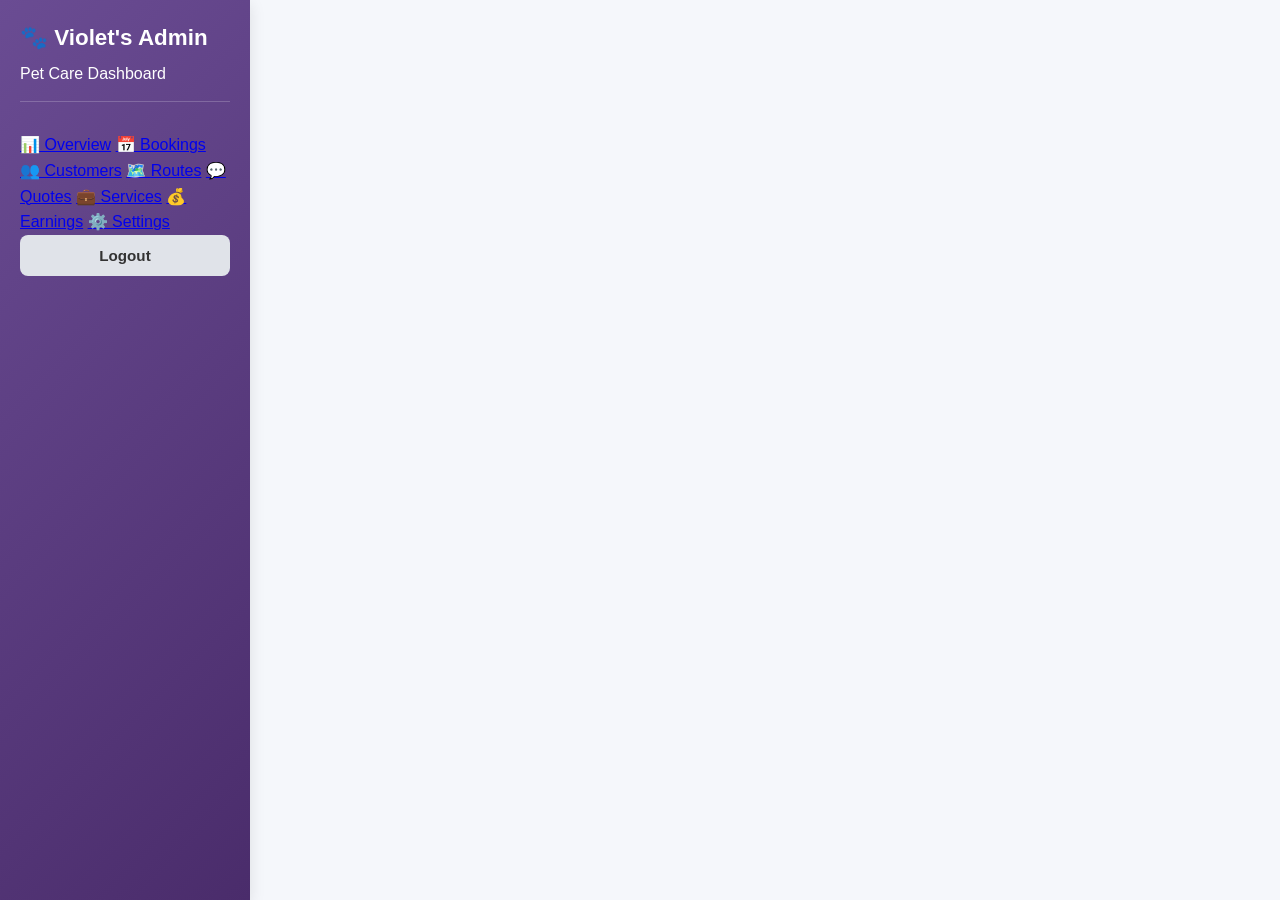
==== admin.html @ 5001a678 "Revamp admin dashboard layout and navigation Updated the admin dashboard layout and navigation links" ====
<!DOCTYPE html>
<html lang="en">
<head>
  <meta charset="UTF-8" />
  <meta name="viewport" content="width=device-width, initial-scale=1.0" />
  <title>Violet's Pet Care - Admin Dashboard</title>
  <link rel="stylesheet" href="admin-styles.css" />
</head>
<body>
  <div class="admin-wrapper">
    <!-- Sidebar Navigation -->
    <aside class="admin-sidebar">
      <div class="sidebar-header">
        <h2>🐾 Violet's Admin</h2>
        <p>Pet Care Dashboard</p>
      </div>

      <nav class="sidebar-nav">
        <a href="#" class="nav-link active" data-page="overview">📊 Overview</a>
        <a href="#" class="nav-link" data-page="bookings">📅 Bookings</a>
        <a href="#" class="nav-link" data-page="customers">👥 Customers</a>
        <a href="#" class="nav-link" data-page="routes">🗺️ Routes</a>
        <a href="#" class="nav-link" data-page="quotes">💬 Quotes</a>
        <a href="#" class="nav-link" data-page="services">💼 Services</a>
        <a href="#" class="nav-link" data-page="earnings">💰 Earnings</a>
        <a href="#" class="nav-link" data-page="settings">⚙️ Settings</a>
      </nav>

      <button id="logoutBtn" class="btn btn-logout">Logout</button>
    </aside>

    <!-- Main Content -->
    <main class="admin-main">
      <!-- Login Section -->
      <div id="loginSection" class="login-container">
        <div class="login-box">
          <h1>🐾 Violet's Pet Care</h1>
          <p>Admin Dashboard</p>

          <form id="loginForm">
            <div class="form-group">
              <label for="email">Email</label>
              <input type="email" id="email" placeholder="admin@violetspetcare.com" required />
            </div>

            <div class="form-group">
              <label for="password">Password</label>
              <input type="password" id="password" placeholder="Enter password" required />
            </div>

            <button type="submit" class="btn btn-primary">Sign In</button>
            <button type="button" id="demoLoginBtn" class="btn btn-secondary">Demo Login</button>
          </form>

          <p class="demo-hint">Demo: admin@violetspetcare.com / password123</p>
        </div>
      </div>

      <!-- Dashboard Content (Hidden by default) -->
      <div id="dashboardContent" class="dashboard-content" style="display: none;">
        <!-- Overview Page -->
        <section id="page-overview" class="page active">
          <div class="page-header">
            <h1>Dashboard</h1>
            <p>Welcome back, <strong id="adminName">Admin</strong></p>
          </div>

          <div class="stats-grid">
            <div class="stat-card">
              <h3>Today's Earnings</h3>
              <p class="stat-value" id="todayEarnings">$0.00</p>
            </div>
            <div class="stat-card">
              <h3>Pending Bookings</h3>
              <p class="stat-value" id="pendingBookings">0</p>
            </div>
            <div class="stat-card">
              <h3>Total Routes</h3>
              <p class="stat-value" id="totalRoutes">0</p>
            </div>
            <div class="stat-card">
              <h3>Active Customers</h3>
              <p class="stat-value" id="totalCustomers">0</p>
            </div>
          </div>

          <div class="panel">
            <h2>Recent Bookings</h2>
            <div id="recentBookings" class="bookings-list"></div>
          </div>
        </section>

        <!-- Bookings Page -->
        <section id="page-bookings" class="page">
          <div class="page-header">
            <h1>Bookings</h1>
          </div>
          <table class="data-table">
            <thead>
              <tr>
                <th>Date</th>
                <th>Pet Name</th>
                <th>Client</th>
                <th>Service</th>
                <th>Price</th>
                <th>Status</th>
              </tr>
            </thead>
            <tbody id="bookingsTable"></tbody>
          </table>
        </section>

        <!-- Customers Page -->
        <section id="page-customers" class="page">
          <div class="page-header">
            <h1>Customers</h1>
          </div>
          <table class="data-table">
            <thead>
              <tr>
                <th>Name</th>
                <th>Email</th>
                <th>Phone</th>
                <th>Pets</th>
                <th>Total Visits</th>
              </tr>
            </thead>
            <tbody id="customersTable"></tbody>
          </table>
        </section>

        <!-- Routes Page -->
        <section id="page-routes" class="page">
          <div class="page-header">
            <h1>Routes</h1>
            <button class="btn btn-primary" id="addRouteBtn">+ New Route</button>
          </div>
          <div id="routesList" class="routes-grid"></div>
        </section>

        <!-- Quotes Page -->
        <section id="page-quotes" class="page">
          <div class="page-header">
            <h1>Quotes</h1>
          </div>
          <table class="data-table">
            <thead>
              <tr>
                <th>Date</th>
                <th>Client</th>
                <th>Service</th>
                <th>Amount</th>
                <th>Status</th>
              </tr>
            </thead>
            <tbody id="quotesTable"></tbody>
          </table>
        </section>

        <!-- Services Page -->
        <section id="page-services" class="page">
          <div class="page-header">
            <h1>Services & Pricing</h1>
          </div>
          <div id="servicesList" class="services-grid"></div>
        </section>

        <!-- Earnings Page -->
        <section id="page-earnings" class="page">
          <div class="page-header">
            <h1>Earnings & Profit</h1>
          </div>

          <div class="stats-grid">
            <div class="stat-card">
              <h3>Total Revenue</h3>
              <p class="stat-value" id="totalRevenue">$0.00</p>
            </div>
            <div class="stat-card">
              <h3>Fuel Cost</h3>
              <p class="stat-value" id="fuelCost">$0.00</p>
            </div>
            <div class="stat-card highlight">
              <h3>Net Profit</h3>
              <p class="stat-value" id="netProfit">$0.00</p>
            </div>
          </div>
        </section>

        <!-- Settings Page -->
        <section id="page-settings" class="page">
          <div class="page-header">
            <h1>Settings</h1>
          </div>

          <div class="panel">
            <h2>Profile</h2>
            <div class="form-group">
              <label for="adminNameInput">Admin Name</label>
              <input type="text" id="adminNameInput" placeholder="Violet" />
            </div>

            <div class="form-group">
              <label for="adminEmailInput">Email</label>
              <input type="email" id="adminEmailInput" placeholder="admin@violetspetcare.com" />
            </div>

            <button class="btn btn-primary" id="saveSettingsBtn">Save Settings</button>
          </div>
        </section>
      </div>
    </main>
  </div>

  <script src="admin-script.js"></script>
</body>
</html>
---- admin-styles.css ----
:root {
  --purple: #6a4c93;
  --purple-dark: #4a2c6b;
  --teal: #2ec4b6;
  --teal-dark: #1fa89f;
  --dark: #2b2d42;
  --bg: #f5f7fb;
  --white: #ffffff;
  --gray: #e0e3e9;
  --text: #333;
  --success: #10b981;
  --warning: #f59e0b;
  --danger: #ef4444;
  --shadow: 0 4px 15px rgba(0, 0, 0, 0.1);
}

* {
  margin: 0;
  padding: 0;
  box-sizing: border-box;
}

html {
  scroll-behavior: smooth;
}

body {
  font-family: Segoe UI, sans-serif;
  background: var(--bg);
  color: var(--text);
  line-height: 1.6;
}

.admin-wrapper {
  display: grid;
  grid-template-columns: 250px 1fr;
  min-height: 100vh;
}

/* Sidebar */
.admin-sidebar {
  background: linear-gradient(135deg, var(--purple) 0%, var(--purple-dark) 100%);
  color: var(--white);
  padding: 20px;
  position: fixed;
  width: 250px;
  height: 100vh;
  overflow-y: auto;
  box-shadow: 0 4px 15px rgba(0, 0, 0, 0.1);
}

.sidebar-header {
  margin-bottom: 30px;
  border-bottom: 1px solid rgba(255, 255, 255, 0.2);
  padding-bottom: 15px;
}

.sidebar-header h2 {
  font-size: 1.4rem;
  margin-bottom: 5px;
}

.admin-email {
  font-size: 0.85rem;
  opacity: 0.8;
}

.admin-nav {
  display: flex;
  flex-direction: column;
  gap: 8px;
  margin-bottom: 30px;
}

.nav-item {
  display: flex;
  align-items: center;
  gap: 12px;
  padding: 12px 15px;
  border-radius: 8px;
  color: var(--white);
  text-decoration: none;
  transition: background 0.3s;
  cursor: pointer;
}

.nav-item:hover {
  background: rgba(255, 255, 255, 0.1);
}

.nav-item.active {
  background: var(--teal);
  font-weight: 600;
}

.nav-item .icon {
  font-size: 1.2rem;
}

.sidebar-footer {
  margin-top: auto;
  padding-top: 20px;
  border-top: 1px solid rgba(255, 255, 255, 0.2);
}

.btn-logout {
  width: 100%;
  background: rgba(255, 255, 255, 0.1);
  color: var(--white);
  padding: 12px;
  border: 1px solid rgba(255, 255, 255, 0.2);
  border-radius: 8px;
  cursor: pointer;
  font-weight: 600;
  transition: background 0.3s;
}

.btn-logout:hover {
  background: rgba(255, 255, 255, 0.2);
}

/* Main Content */
.admin-content {
  margin-left: 250px;
  padding: 40px;
  overflow-y: auto;
}

.page {
  display: block;
}

.page.hidden {
  display: none;
}

.page-header {
  margin-bottom: 40px;
}

.page-header h1 {
  font-size: 2rem;
  color: var(--purple);
  margin-bottom: 5px;
}

.page-header p {
  color: #666;
  font-size: 1.05rem;
}

/* Stats Grid */
.stats-grid {
  display: grid;
  grid-template-columns: repeat(auto-fit, minmax(250px, 1fr));
  gap: 20px;
  margin-bottom: 30px;
}

.stat-card {
  background: var(--white);
  padding: 25px;
  border-radius: 12px;
  box-shadow: var(--shadow);
  border-left: 4px solid var(--teal);
}

.stat-label {
  font-size: 0.9rem;
  color: #666;
  font-weight: 600;
  margin-bottom: 8px;
}

.stat-value {
  font-size: 2rem;
  font-weight: 700;
  color: var(--purple);
  margin-bottom: 5px;
}

.stat-small {
  font-size: 0.85rem;
  color: #999;
}

/* Cards */
.card {
  background: var(--white);
  padding: 25px;
  border-radius: 12px;
  box-shadow: var(--shadow);
  margin-bottom: 20px;
}

.card h3 {
  color: var(--purple);
  margin-bottom: 20px;
  font-size: 1.2rem;
}

.dashboard-grid {
  display: grid;
  grid-template-columns: 2fr 1fr;
  gap: 20px;
}

.booking-list {
  display: flex;
  flex-direction: column;
  gap: 12px;
}

.booking-item {
  padding: 12px;
  background: #f9fafb;
  border-left: 3px solid var(--teal);
  border-radius: 6px;
  font-size: 0.9rem;
}

.quick-actions {
  display: flex;
  flex-direction: column;
  gap: 10px;
}

/* Buttons */
.btn {
  padding: 12px 16px;
  border: none;
  border-radius: 8px;
  font-size: 0.95rem;
  font-weight: 600;
  cursor: pointer;
  transition: all 0.3s;
  text-decoration: none;
  display: inline-block;
  text-align: center;
  background: var(--gray);
  color: var(--text);
}

.btn:hover {
  background: #d0d4db;
}

.btn-primary {
  background: var(--teal);
  color: var(--white);
  width: 100%;
}

.btn-primary:hover {
  background: var(--teal-dark);
}

.btn-secondary {
  background: var(--purple);
  color: var(--white);
}

.btn-secondary:hover {
  background: var(--purple-dark);
}

.btn-small {
  padding: 10px 12px;
  font-size: 0.9rem;
  width: 100%;
}

.btn-danger {
  background: var(--danger);
  color: var(--white);
}

.btn-danger:hover {
  background: #dc2626;
}

/* Filter Bar */
.filter-bar {
  display: flex;
  gap: 12px;
  margin-bottom: 20px;
}

.filter-bar input,
.filter-bar select {
  padding: 10px 12px;
  border: 1px solid var(--gray);
  border-radius: 6px;
  font-size: 0.95rem;
}

.filter-bar input {
  flex: 1;
}

/* Table */
.table-container {
  background: var(--white);
  border-radius: 12px;
  box-shadow: var(--shadow);
  overflow-x: auto;
}

.data-table {
  width: 100%;
  border-collapse: collapse;
}

.data-table th {
  background: #f9fafb;
  padding: 15px;
  text-align: left;
  font-weight: 600;
  color: var(--dark);
  border-bottom: 2px solid var(--gray);
}

.data-table td {
  padding: 15px;
  border-bottom: 1px solid var(--gray);
}

.data-table tr:hover {
  background: #fafbfc;
}

.status-badge {
  padding: 4px 8px;
  border-radius: 4px;
  font-size: 0.8rem;
  font-weight: 600;
}

.status-pending {
  background: #fef3c7;
  color: #92400e;
}

.status-confirmed {
  background: #d1fae5;
  color: #065f46;
}

.status-completed {
  background: #dbeafe;
  color: #0c4a6e;
}

/* Services Grid */
.services-grid {
  display: grid;
  grid-template-columns: repeat(auto-fill, minmax(280px, 1fr));
  gap: 20px;
}

.service-card {
  background: var(--white);
  padding: 20px;
  border-radius: 12px;
  box-shadow: var(--shadow);
}

.service-card h4 {
  color: var(--purple);
  margin-bottom: 10px;
}

.service-card input {
  width: 100%;
  padding: 8px 12px;
  border: 1px solid var(--gray);
  border-radius: 6px;
  margin-bottom: 10px;
  font-size: 0.95rem;
}

/* Earnings */
.earnings-period {
  display: flex;
  gap: 10px;
  margin-bottom: 30px;
}

.period-btn {
  padding: 10px 16px;
  border: 1px solid var(--gray);
  background: var(--white);
  border-radius: 6px;
  cursor: pointer;
  transition: all 0.3s;
}

.period-btn.active {
  background: var(--teal);
  color: var(--white);
  border-color: var(--teal);
}

.earnings-grid {
  display: grid;
  grid-template-columns: repeat(auto-fit, minmax(250px, 1fr));
  gap: 20px;
  margin-bottom: 30px;
}

.earnings-card {
  background: var(--white);
  padding: 25px;
  border-radius: 12px;
  box-shadow: var(--shadow);
  text-align: center;
}

.earnings-card.highlight {
  background: linear-gradient(135deg, var(--teal) 0%, var(--teal-dark) 100%);
  color: var(--white);
}

.earnings-card .label {
  font-size: 0.9rem;
  color: #666;
  margin-bottom: 8px;
  font-weight: 600;
}

.earnings-card.highlight .label {
  color: rgba(255, 255, 255, 0.9);
}

.earnings-card .value {
  font-size: 2rem;
  font-weight: 700;
}

.earnings-breakdown {
  background: var(--white);
  padding: 25px;
  border-radius: 12px;
  box-shadow: var(--shadow);
}

.earnings-breakdown h3 {
  color: var(--purple);
  margin-bottom: 20px;
}

/* Settings */
.settings-section {
  background: var(--white);
  padding: 25px;
  border-radius: 12px;
  box-shadow: var(--shadow);
  margin-bottom: 20px;
}

.settings-section h3 {
  color: var(--purple);
  margin-bottom: 20px;
}

.settings-section.danger {
  border-left: 4px solid var(--danger);
}

.form-group {
  margin-bottom: 15px;
}

.form-group label {
  display: block;
  margin-bottom: 6px;
  font-weight: 600;
  color: var(--dark);
}

.form-group input {
  width: 100%;
  padding: 10px 12px;
  border: 1px solid var(--gray);
  border-radius: 6px;
  font-size: 0.95rem;
}

/* Modal */
.modal {
  display: none;
  position: fixed;
  z-index: 2000;
  left: 0;
  top: 0;
  width: 100%;
  height: 100%;
  background-color: rgba(0, 0, 0, 0.5);
  animation: fadeIn 0.3s ease;
}

.modal.show {
  display: flex;
  align-items: center;
  justify-content: center;
}

.modal-content {
  background-color: var(--white);
  border-radius: 15px;
  box-shadow: 0 10px 40px rgba(0, 0, 0, 0.3);
  width: 90%;
  max-width: 450px;
  animation: slideUp 0.3s ease;
}

.login-modal {
  padding: 0;
}

.login-box {
  padding: 40px;
  text-align: center;
}

.login-box h1 {
  font-size: 2rem;
  color: var(--purple);
  margin-bottom: 10px;
}

.login-box h2 {
  font-size: 1.5rem;
  color: var(--dark);
  margin-bottom: 8px;
}

.login-box p {
  color: #666;
  margin-bottom: 25px;
}

.login-box .form-group {
  text-align: left;
  margin-bottom: 15px;
}

.login-box .form-group input {
  width: 100%;
  padding: 12px;
  border: 1px solid var(--gray);
  border-radius: 6px;
  font-size: 0.95rem;
}

.demo-login {
  margin-top: 25px;
  padding-top: 20px;
  border-top: 1px solid var(--gray);
  text-align: left;
}

.demo-login p {
  font-size: 0.9rem;
  color: #666;
  margin-bottom: 5px;
}

.demo-login strong {
  color: var(--dark);
}

@keyframes fadeIn {
  from {
    opacity: 0;
  }
  to {
    opacity: 1;
  }
}

@keyframes slideUp {
  from {
    opacity: 0;
    transform: translateY(20px);
  }
  to {
    opacity: 1;
    transform: translateY(0);
  }
}

@media (max-width: 768px) {
  .admin-wrapper {
    grid-template-columns: 1fr;
  }

  .admin-sidebar {
    width: 100%;
    height: auto;
    position: relative;
  }

  .admin-content {
    margin-left: 0;
    padding: 20px;
  }

  .dashboard-grid {
    grid-template-columns: 1fr;
  }

  .stats-grid {
    grid-template-columns: 1fr;
  }
}
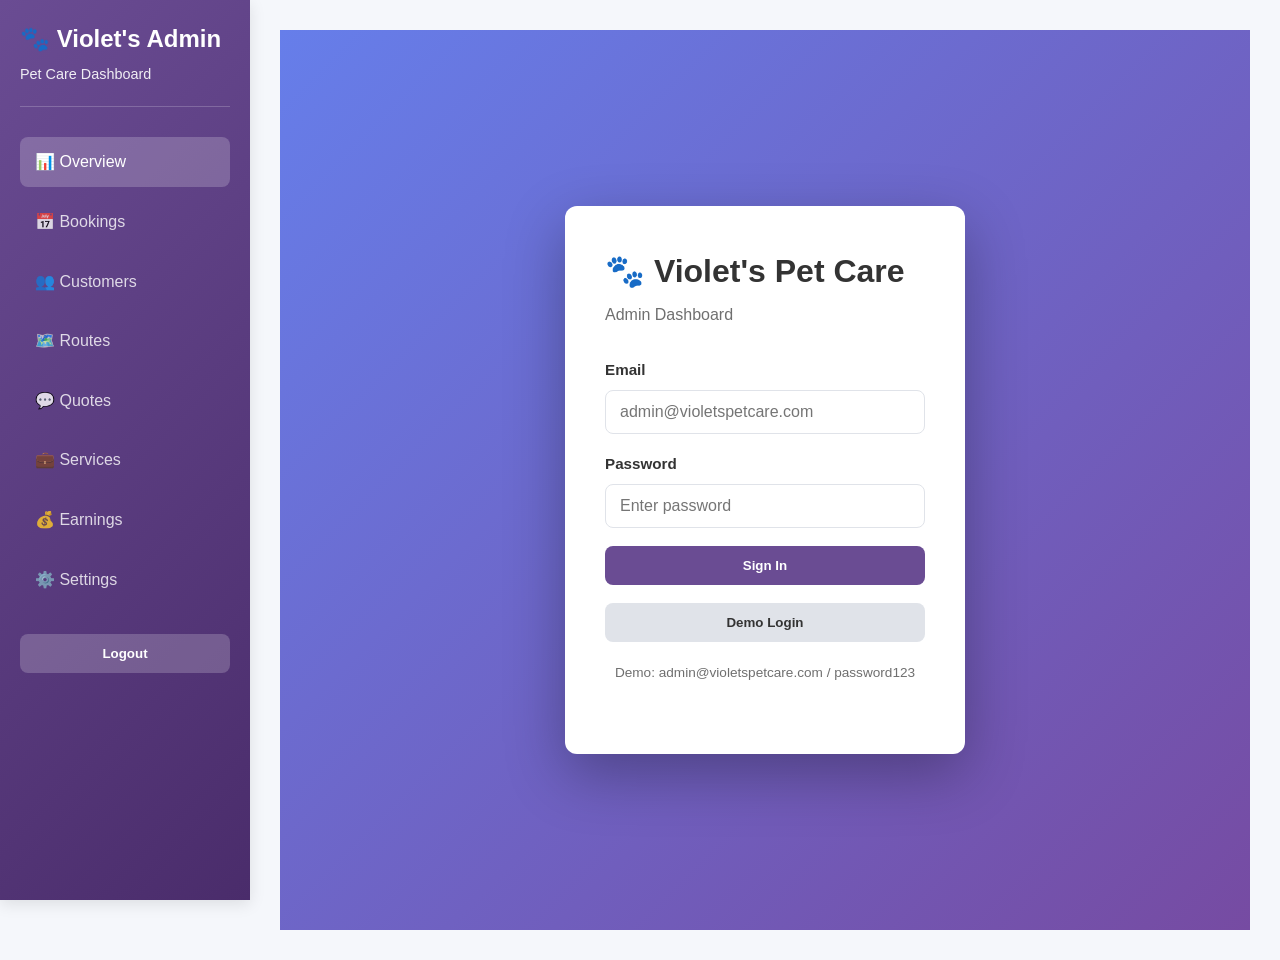
==== commit b84459f5: "Add private admin daily route planner controls" ====
--- a/admin.html
+++ b/admin.html
@@ -129,13 +129,40 @@
           </table>
         </section>
 
-        <!-- Routes Page -->
+        <!-- Private Admin Route Planner -->
         <section id="page-routes" class="page">
-          <div class="page-header">
-            <h1>Routes</h1>
-            <button class="btn btn-primary" id="addRouteBtn">+ New Route</button>
-          </div>
-          <div id="routesList" class="routes-grid"></div>
+          <div class="page-header"><h1>🗺️ Daily Route Planner</h1></div>
+          <p>Plan your day, organize visits, and open turn-by-turn directions. Travel time and fuel figures are rough planning estimates, not live traffic data.</p>
+          <div class="panel route-planner-admin">
+            <div class="route-toolbar">
+              <div class="form-group"><label for="routeDate">Route date</label><input type="date" id="routeDate"></div>
+              <div class="form-group"><label for="routeStart">Starting point</label><input type="text" id="routeStart" placeholder="Home or starting address"></div>
+              <div class="form-group"><label for="routeEnd">End point (optional)</label><input type="text" id="routeEnd" placeholder="Home or final destination"></div>
+            </div>
+            <h2>Add appointment / stop</h2>
+            <div class="route-form-grid">
+              <div class="form-group"><label for="routeClient">Client name</label><input id="routeClient" type="text" placeholder="Client name"></div>
+              <div class="form-group"><label for="routePet">Pet name</label><input id="routePet" type="text" placeholder="Pet name"></div>
+              <div class="form-group"><label for="routeService">Service</label><select id="routeService"><option>30-Min Drop-In</option><option>60-Min Drop-In</option><option>Puppy Care</option><option>Senior Pet Care</option><option>Specialized Grooming</option></select></div>
+              <div class="form-group"><label for="routeTime">Appointment time</label><input id="routeTime" type="time"></div>
+              <div class="form-group"><label for="routeAddress">Full service address</label><input id="routeAddress" type="text" placeholder="Street address, city, NC"></div>
+              <div class="form-group"><label for="routeTown">Town</label><select id="routeTown"><option value="Hickory">Hickory</option><option value="Granite Falls">Granite Falls</option><option value="Hudson">Hudson</option><option value="Other">Other</option></select></div>
+              <div class="form-group"><label for="routePrice">Expected earnings ($)</label><input id="routePrice" type="number" min="0" step="0.01" placeholder="45.00"></div>
+              <div class="form-group"><label for="routePhone">Client phone (optional)</label><input id="routePhone" type="tel" placeholder="Phone number"></div>
+              <div class="form-group"><label for="routeEmail">Client email (optional)</label><input id="routeEmail" type="email" placeholder="Email address"></div>
+            </div>
+            <button class="btn btn-primary" id="routeAddStop">+ Add to Daily Route</button>
+            <div class="route-actions-admin">
+              <button class="btn" id="routeOptimize">⚡ Organize Route</button><button class="btn" id="routeGroupTown">📍 Group by Town</button><button class="btn" id="routeNearby">🔎 Nearby Stops</button>
+              <button class="btn btn-primary" id="routeGoogleMaps">Open in Google Maps</button><button class="btn" id="routeAppleMaps">Open in Apple Maps</button><button class="btn btn-secondary" id="routeClear">Clear Selected Day</button>
+            </div>
+            <div class="route-stats-grid">
+              <div class="stat-card"><h3>Total Stops</h3><p class="stat-value" id="routeTotalStops">0</p></div><div class="stat-card"><h3>Expected Earnings</h3><p class="stat-value" id="routeTotalEarnings">$0.00</p></div><div class="stat-card"><h3>Estimated Drive</h3><p class="stat-value" id="routeDriveTime">0 min</p></div><div class="stat-card"><h3>Estimated Fuel</h3><p class="stat-value" id="routeFuelCost">$0.00</p></div><div class="stat-card highlight"><h3>Estimated Net</h3><p class="stat-value" id="routeNetProfit">$0.00</p></div>
+            </div>
+            <div class="route-stops-list" id="routeStopsList"></div>
+            <p class="route-estimate-note">Route organization sorts by town and appointment time; it does not calculate the mathematically fastest route. Use Google Maps or Apple Maps for current navigation.</p>
+          </div>
+          <div class="panel"><h2>Saved Route Summaries</h2><div id="routesList" class="routes-grid"></div></div>
         </section>
 
         <!-- Quotes Page -->
--- a/admin-styles.css
+++ b/admin-styles.css
@@ -51,543 +51,322 @@
 
 .sidebar-header {
   margin-bottom: 30px;
+  padding-bottom: 20px;
   border-bottom: 1px solid rgba(255, 255, 255, 0.2);
-  padding-bottom: 15px;
 }
 
 .sidebar-header h2 {
-  font-size: 1.4rem;
+  margin: 0 0 5px;
+}
+
+.sidebar-header p {
+  font-size: 0.9rem;
+  opacity: 0.9;
+}
+
+.sidebar-nav {
+  display: flex;
+  flex-direction: column;
+  gap: 10px;
+  margin-bottom: 30px;
+}
+
+.nav-link {
+  padding: 12px 15px;
+  border-radius: 8px;
+  text-decoration: none;
+  color: rgba(255, 255, 255, 0.8);
+  transition: all 0.3s ease;
+  display: block;
+}
+
+.nav-link:hover,
+.nav-link.active {
+  background: rgba(255, 255, 255, 0.2);
+  color: var(--white);
+}
+
+.btn-logout {
+  width: 100%;
+  padding: 12px;
+  background: rgba(255, 255, 255, 0.2);
+  border: 1px solid rgba(255, 255, 255, 0.3);
+  color: var(--white);
+  border-radius: 8px;
+  cursor: pointer;
+  transition: all 0.3s ease;
+}
+
+.btn-logout:hover {
+  background: rgba(255, 0, 0, 0.2);
+  border-color: var(--danger);
+}
+
+/* Main Content */
+.admin-main {
+  grid-column: 2;
+  padding: 30px;
+  overflow-y: auto;
+}
+
+/* Login */
+.login-container {
+  display: flex;
+  align-items: center;
+  justify-content: center;
+  min-height: 100vh;
+  background: linear-gradient(135deg, #667eea 0%, #764ba2 100%);
+}
+
+.login-box {
+  background: var(--white);
+  padding: 40px;
+  border-radius: 12px;
+  box-shadow: 0 20px 60px rgba(0, 0, 0, 0.3);
+  width: 100%;
+  max-width: 400px;
+}
+
+.login-box h1 {
   margin-bottom: 5px;
-}
-
-.admin-email {
-  font-size: 0.85rem;
-  opacity: 0.8;
-}
-
-.admin-nav {
+  font-size: 2rem;
+}
+
+.login-box p {
+  margin-bottom: 30px;
+  color: var(--text);
+  opacity: 0.7;
+}
+
+#loginForm {
+  display: flex;
+  flex-direction: column;
+  gap: 18px;
+}
+
+.form-group {
   display: flex;
   flex-direction: column;
   gap: 8px;
+}
+
+.form-group label {
+  font-weight: 600;
+  font-size: 0.95rem;
+}
+
+.form-group input {
+  padding: 12px 14px;
+  border: 1px solid var(--gray);
+  border-radius: 8px;
+  font-size: 1rem;
+  transition: border-color 0.3s ease;
+}
+
+.form-group input:focus {
+  outline: none;
+  border-color: var(--purple);
+  box-shadow: 0 0 0 3px rgba(106, 76, 147, 0.1);
+}
+
+.btn {
+  padding: 12px 20px;
+  border: none;
+  border-radius: 8px;
+  font-weight: 600;
+  cursor: pointer;
+  transition: all 0.3s ease;
+}
+
+.btn-primary {
+  background: var(--purple);
+  color: var(--white);
+}
+
+.btn-primary:hover {
+  background: var(--purple-dark);
+}
+
+.btn-secondary {
+  background: var(--gray);
+  color: var(--text);
+}
+
+.btn-secondary:hover {
+  background: #d0d4dc;
+}
+
+.demo-hint {
+  margin-top: 20px;
+  text-align: center;
+  font-size: 0.85rem;
+  color: var(--text);
+  opacity: 0.6;
+}
+
+/* Dashboard */
+.dashboard-content {
+  animation: fadeIn 0.3s ease;
+}
+
+@keyframes fadeIn {
+  from {
+    opacity: 0;
+  }
+  to {
+    opacity: 1;
+  }
+}
+
+.page {
+  display: none;
+}
+
+.page.active {
+  display: block;
+}
+
+.page-header {
   margin-bottom: 30px;
 }
 
-.nav-item {
-  display: flex;
-  align-items: center;
-  gap: 12px;
-  padding: 12px 15px;
-  border-radius: 8px;
-  color: var(--white);
-  text-decoration: none;
-  transition: background 0.3s;
-  cursor: pointer;
-}
-
-.nav-item:hover {
-  background: rgba(255, 255, 255, 0.1);
-}
-
-.nav-item.active {
-  background: var(--teal);
-  font-weight: 600;
-}
-
-.nav-item .icon {
-  font-size: 1.2rem;
-}
-
-.sidebar-footer {
-  margin-top: auto;
-  padding-top: 20px;
-  border-top: 1px solid rgba(255, 255, 255, 0.2);
-}
-
-.btn-logout {
-  width: 100%;
-  background: rgba(255, 255, 255, 0.1);
-  color: var(--white);
-  padding: 12px;
-  border: 1px solid rgba(255, 255, 255, 0.2);
-  border-radius: 8px;
-  cursor: pointer;
-  font-weight: 600;
-  transition: background 0.3s;
-}
-
-.btn-logout:hover {
-  background: rgba(255, 255, 255, 0.2);
-}
-
-/* Main Content */
-.admin-content {
-  margin-left: 250px;
-  padding: 40px;
-  overflow-y: auto;
-}
-
-.page {
-  display: block;
-}
-
-.page.hidden {
-  display: none;
-}
-
-.page-header {
-  margin-bottom: 40px;
-}
-
 .page-header h1 {
-  font-size: 2rem;
-  color: var(--purple);
-  margin-bottom: 5px;
+  margin: 0 0 5px;
 }
 
 .page-header p {
-  color: #666;
-  font-size: 1.05rem;
-}
-
-/* Stats Grid */
+  color: var(--text);
+  opacity: 0.7;
+}
+
 .stats-grid {
   display: grid;
-  grid-template-columns: repeat(auto-fit, minmax(250px, 1fr));
+  grid-template-columns: repeat(auto-fit, minmax(200px, 1fr));
   gap: 20px;
   margin-bottom: 30px;
 }
 
 .stat-card {
   background: var(--white);
-  padding: 25px;
+  padding: 20px;
   border-radius: 12px;
   box-shadow: var(--shadow);
-  border-left: 4px solid var(--teal);
-}
-
-.stat-label {
+  transition: transform 0.3s ease;
+}
+
+.stat-card:hover {
+  transform: translateY(-5px);
+}
+
+.stat-card h3 {
+  margin: 0 0 10px;
   font-size: 0.9rem;
-  color: #666;
-  font-weight: 600;
-  margin-bottom: 8px;
+  color: var(--text);
+  opacity: 0.7;
 }
 
 .stat-value {
+  margin: 0;
   font-size: 2rem;
   font-weight: 700;
   color: var(--purple);
-  margin-bottom: 5px;
-}
-
-.stat-small {
-  font-size: 0.85rem;
-  color: #999;
-}
-
-/* Cards */
-.card {
+}
+
+.stat-card.highlight {
+  background: linear-gradient(135deg, var(--teal) 0%, var(--teal-dark) 100%);
+  color: var(--white);
+}
+
+.stat-card.highlight .stat-value {
+  color: var(--white);
+}
+
+.panel {
   background: var(--white);
-  padding: 25px;
+  padding: 20px;
   border-radius: 12px;
   box-shadow: var(--shadow);
+}
+
+.panel h2 {
+  margin-top: 0;
   margin-bottom: 20px;
-}
-
-.card h3 {
-  color: var(--purple);
-  margin-bottom: 20px;
-  font-size: 1.2rem;
-}
-
-.dashboard-grid {
-  display: grid;
-  grid-template-columns: 2fr 1fr;
-  gap: 20px;
-}
-
-.booking-list {
-  display: flex;
-  flex-direction: column;
-  gap: 12px;
-}
-
-.booking-item {
-  padding: 12px;
-  background: #f9fafb;
-  border-left: 3px solid var(--teal);
-  border-radius: 6px;
-  font-size: 0.9rem;
-}
-
-.quick-actions {
-  display: flex;
-  flex-direction: column;
-  gap: 10px;
-}
-
-/* Buttons */
-.btn {
-  padding: 12px 16px;
-  border: none;
-  border-radius: 8px;
-  font-size: 0.95rem;
-  font-weight: 600;
-  cursor: pointer;
-  transition: all 0.3s;
-  text-decoration: none;
-  display: inline-block;
-  text-align: center;
-  background: var(--gray);
-  color: var(--text);
-}
-
-.btn:hover {
-  background: #d0d4db;
-}
-
-.btn-primary {
-  background: var(--teal);
-  color: var(--white);
-  width: 100%;
-}
-
-.btn-primary:hover {
-  background: var(--teal-dark);
-}
-
-.btn-secondary {
-  background: var(--purple);
-  color: var(--white);
-}
-
-.btn-secondary:hover {
-  background: var(--purple-dark);
-}
-
-.btn-small {
-  padding: 10px 12px;
-  font-size: 0.9rem;
-  width: 100%;
-}
-
-.btn-danger {
-  background: var(--danger);
-  color: var(--white);
-}
-
-.btn-danger:hover {
-  background: #dc2626;
-}
-
-/* Filter Bar */
-.filter-bar {
-  display: flex;
-  gap: 12px;
-  margin-bottom: 20px;
-}
-
-.filter-bar input,
-.filter-bar select {
-  padding: 10px 12px;
-  border: 1px solid var(--gray);
-  border-radius: 6px;
-  font-size: 0.95rem;
-}
-
-.filter-bar input {
-  flex: 1;
-}
-
-/* Table */
-.table-container {
-  background: var(--white);
-  border-radius: 12px;
-  box-shadow: var(--shadow);
-  overflow-x: auto;
 }
 
 .data-table {
   width: 100%;
   border-collapse: collapse;
-}
-
-.data-table th {
+  background: var(--white);
+  border-radius: 12px;
+  overflow: hidden;
+  box-shadow: var(--shadow);
+}
+
+.data-table thead {
   background: #f9fafb;
+}
+
+.data-table th,
+.data-table td {
   padding: 15px;
   text-align: left;
+  border-bottom: 1px solid var(--gray);
+}
+
+.data-table th {
   font-weight: 600;
-  color: var(--dark);
-  border-bottom: 2px solid var(--gray);
-}
-
-.data-table td {
-  padding: 15px;
-  border-bottom: 1px solid var(--gray);
-}
-
-.data-table tr:hover {
-  background: #fafbfc;
-}
-
-.status-badge {
-  padding: 4px 8px;
-  border-radius: 4px;
-  font-size: 0.8rem;
-  font-weight: 600;
-}
-
-.status-pending {
-  background: #fef3c7;
-  color: #92400e;
-}
-
-.status-confirmed {
-  background: #d1fae5;
-  color: #065f46;
-}
-
-.status-completed {
-  background: #dbeafe;
-  color: #0c4a6e;
-}
-
-/* Services Grid */
+  color: var(--text);
+}
+
+.data-table tbody tr:hover {
+  background: #f9fafb;
+}
+
+.bookings-list,
+.routes-grid,
 .services-grid {
   display: grid;
-  grid-template-columns: repeat(auto-fill, minmax(280px, 1fr));
+  grid-template-columns: repeat(auto-fill, minmax(300px, 1fr));
   gap: 20px;
 }
 
+.booking-card,
+.route-card,
 .service-card {
   background: var(--white);
   padding: 20px;
   border-radius: 12px;
   box-shadow: var(--shadow);
-}
-
-.service-card h4 {
-  color: var(--purple);
-  margin-bottom: 10px;
-}
-
-.service-card input {
-  width: 100%;
-  padding: 8px 12px;
-  border: 1px solid var(--gray);
-  border-radius: 6px;
-  margin-bottom: 10px;
-  font-size: 0.95rem;
-}
-
-/* Earnings */
-.earnings-period {
-  display: flex;
-  gap: 10px;
-  margin-bottom: 30px;
-}
-
-.period-btn {
-  padding: 10px 16px;
-  border: 1px solid var(--gray);
-  background: var(--white);
-  border-radius: 6px;
-  cursor: pointer;
-  transition: all 0.3s;
-}
-
-.period-btn.active {
-  background: var(--teal);
-  color: var(--white);
-  border-color: var(--teal);
-}
-
-.earnings-grid {
-  display: grid;
-  grid-template-columns: repeat(auto-fit, minmax(250px, 1fr));
-  gap: 20px;
-  margin-bottom: 30px;
-}
-
-.earnings-card {
-  background: var(--white);
-  padding: 25px;
-  border-radius: 12px;
-  box-shadow: var(--shadow);
-  text-align: center;
-}
-
-.earnings-card.highlight {
-  background: linear-gradient(135deg, var(--teal) 0%, var(--teal-dark) 100%);
-  color: var(--white);
-}
-
-.earnings-card .label {
-  font-size: 0.9rem;
-  color: #666;
-  margin-bottom: 8px;
+  border-left: 4px solid var(--purple);
+}
+
+.booking-card h3,
+.route-card h3,
+.service-card h3 {
+  margin-top: 0;
+}
+
+.badge {
+  display: inline-block;
+  padding: 6px 12px;
+  border-radius: 20px;
+  font-size: 0.85rem;
   font-weight: 600;
 }
 
-.earnings-card.highlight .label {
-  color: rgba(255, 255, 255, 0.9);
-}
-
-.earnings-card .value {
-  font-size: 2rem;
-  font-weight: 700;
-}
-
-.earnings-breakdown {
-  background: var(--white);
-  padding: 25px;
-  border-radius: 12px;
-  box-shadow: var(--shadow);
-}
-
-.earnings-breakdown h3 {
-  color: var(--purple);
-  margin-bottom: 20px;
-}
-
-/* Settings */
-.settings-section {
-  background: var(--white);
-  padding: 25px;
-  border-radius: 12px;
-  box-shadow: var(--shadow);
-  margin-bottom: 20px;
-}
-
-.settings-section h3 {
-  color: var(--purple);
-  margin-bottom: 20px;
-}
-
-.settings-section.danger {
-  border-left: 4px solid var(--danger);
-}
-
-.form-group {
-  margin-bottom: 15px;
-}
-
-.form-group label {
-  display: block;
-  margin-bottom: 6px;
-  font-weight: 600;
-  color: var(--dark);
-}
-
-.form-group input {
-  width: 100%;
-  padding: 10px 12px;
-  border: 1px solid var(--gray);
-  border-radius: 6px;
-  font-size: 0.95rem;
-}
-
-/* Modal */
-.modal {
-  display: none;
-  position: fixed;
-  z-index: 2000;
-  left: 0;
-  top: 0;
-  width: 100%;
-  height: 100%;
-  background-color: rgba(0, 0, 0, 0.5);
-  animation: fadeIn 0.3s ease;
-}
-
-.modal.show {
-  display: flex;
-  align-items: center;
-  justify-content: center;
-}
-
-.modal-content {
-  background-color: var(--white);
-  border-radius: 15px;
-  box-shadow: 0 10px 40px rgba(0, 0, 0, 0.3);
-  width: 90%;
-  max-width: 450px;
-  animation: slideUp 0.3s ease;
-}
-
-.login-modal {
-  padding: 0;
-}
-
-.login-box {
-  padding: 40px;
-  text-align: center;
-}
-
-.login-box h1 {
-  font-size: 2rem;
-  color: var(--purple);
-  margin-bottom: 10px;
-}
-
-.login-box h2 {
-  font-size: 1.5rem;
-  color: var(--dark);
-  margin-bottom: 8px;
-}
-
-.login-box p {
-  color: #666;
-  margin-bottom: 25px;
-}
-
-.login-box .form-group {
-  text-align: left;
-  margin-bottom: 15px;
-}
-
-.login-box .form-group input {
-  width: 100%;
-  padding: 12px;
-  border: 1px solid var(--gray);
-  border-radius: 6px;
-  font-size: 0.95rem;
-}
-
-.demo-login {
-  margin-top: 25px;
-  padding-top: 20px;
-  border-top: 1px solid var(--gray);
-  text-align: left;
-}
-
-.demo-login p {
-  font-size: 0.9rem;
-  color: #666;
-  margin-bottom: 5px;
-}
-
-.demo-login strong {
-  color: var(--dark);
-}
-
-@keyframes fadeIn {
-  from {
-    opacity: 0;
-  }
-  to {
-    opacity: 1;
-  }
-}
-
-@keyframes slideUp {
-  from {
-    opacity: 0;
-    transform: translateY(20px);
-  }
-  to {
-    opacity: 1;
-    transform: translateY(0);
-  }
+.badge-success {
+  background: rgba(16, 185, 129, 0.1);
+  color: var(--success);
+}
+
+.badge-warning {
+  background: rgba(245, 158, 11, 0.1);
+  color: var(--warning);
+}
+
+.badge-danger {
+  background: rgba(239, 68, 68, 0.1);
+  color: var(--danger);
 }
 
 @media (max-width: 768px) {
@@ -596,21 +375,33 @@
   }
 
   .admin-sidebar {
+    position: static;
     width: 100%;
     height: auto;
-    position: relative;
-  }
-
-  .admin-content {
-    margin-left: 0;
+    display: flex;
+    justify-content: space-between;
+  }
+
+  .sidebar-header {
+    border-bottom: none;
+  }
+
+  .sidebar-nav {
+    flex-direction: row;
+    flex-wrap: wrap;
+    gap: 5px;
+  }
+
+  .nav-link {
+    padding: 8px 12px;
+    font-size: 0.9rem;
+  }
+
+  .admin-main {
     padding: 20px;
   }
 
-  .dashboard-grid {
-    grid-template-columns: 1fr;
-  }
-
   .stats-grid {
-    grid-template-columns: 1fr;
-  }
-}
+    grid-template-columns: repeat(2, 1fr);
+  }
+}
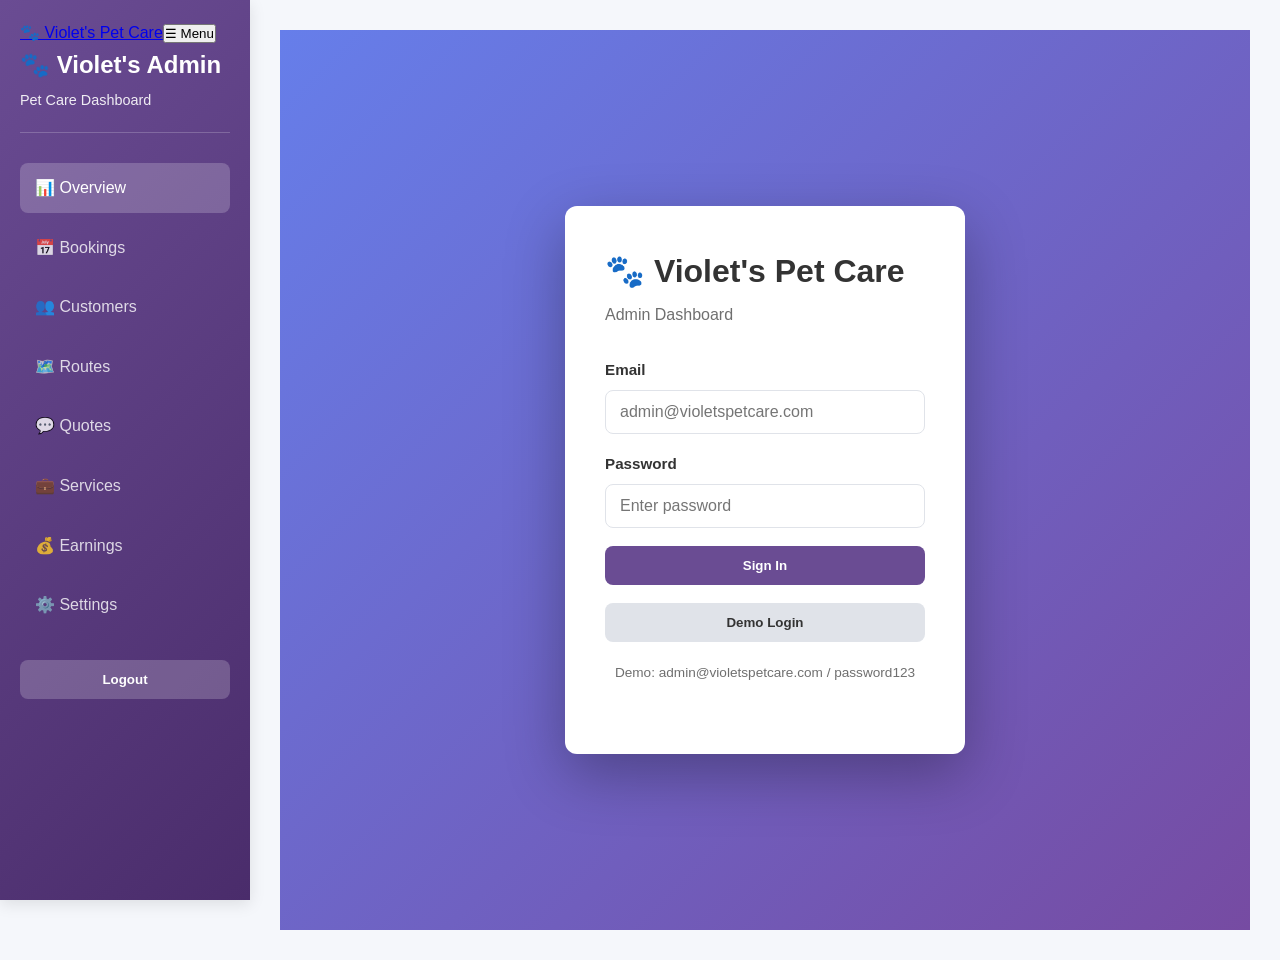
==== commit 261b2212: "Add expandable mobile admin navigation" ====
--- a/admin.html
+++ b/admin.html
@@ -10,12 +10,13 @@
   <div class="admin-wrapper">
     <!-- Sidebar Navigation -->
     <aside class="admin-sidebar">
+      <div class="mobile-admin-bar"><a class="mobile-brand" href="index.html">🐾 Violet's Pet Care</a><button type="button" id="adminMenuToggle" class="admin-menu-toggle" aria-expanded="false" aria-controls="adminNavigation">☰ Menu</button></div>
       <div class="sidebar-header">
         <h2>🐾 Violet's Admin</h2>
         <p>Pet Care Dashboard</p>
       </div>
 
-      <nav class="sidebar-nav">
+      <nav class="sidebar-nav" id="adminNavigation">
         <a href="#" class="nav-link active" data-page="overview">📊 Overview</a>
         <a href="#" class="nav-link" data-page="bookings">📅 Bookings</a>
         <a href="#" class="nav-link" data-page="customers">👥 Customers</a>
@@ -153,14 +154,14 @@
             </div>
             <button class="btn btn-primary" id="routeAddStop">+ Add to Daily Route</button>
             <div class="route-actions-admin">
-              <button class="btn" id="routeOptimize">⚡ Organize Route</button><button class="btn" id="routeGroupTown">📍 Group by Town</button><button class="btn" id="routeNearby">🔎 Nearby Stops</button>
+              <button class="btn" id="routeOptimize">⚡ Organize Route</button><button class="btn" id="routeGroupTown">📍 Group by Town</button><button class="btn" id="routeNearby">Filter by Town</button><button class="btn btn-primary" id="routeCalculate">🚗 Calculate Best Driving Route</button>
               <button class="btn btn-primary" id="routeGoogleMaps">Open in Google Maps</button><button class="btn" id="routeAppleMaps">Open in Apple Maps</button><button class="btn btn-secondary" id="routeClear">Clear Selected Day</button>
             </div>
             <div class="route-stats-grid">
               <div class="stat-card"><h3>Total Stops</h3><p class="stat-value" id="routeTotalStops">0</p></div><div class="stat-card"><h3>Expected Earnings</h3><p class="stat-value" id="routeTotalEarnings">$0.00</p></div><div class="stat-card"><h3>Estimated Drive</h3><p class="stat-value" id="routeDriveTime">0 min</p></div><div class="stat-card"><h3>Estimated Fuel</h3><p class="stat-value" id="routeFuelCost">$0.00</p></div><div class="stat-card highlight"><h3>Estimated Net</h3><p class="stat-value" id="routeNetProfit">$0.00</p></div>
             </div>
             <div class="route-stops-list" id="routeStopsList"></div>
-            <p class="route-estimate-note">Route organization sorts by town and appointment time; it does not calculate the mathematically fastest route. Use Google Maps or Apple Maps for current navigation.</p>
+            <div class="route-live-panel" aria-live="polite"><h2>Driving Route Results</h2><p id="routeServiceStatus">Enter complete street addresses, then select “Calculate Best Driving Route.”</p><div id="routeServiceResults"></div><p class="route-estimate-note">Uses OpenStreetMap address search and the OSRM driving-route service. Results are estimates and may differ from Google/Apple navigation or live traffic. Public services are free to try but have usage limits and no uptime guarantee.</p></div>
           </div>
           <div class="panel"><h2>Saved Route Summaries</h2><div id="routesList" class="routes-grid"></div></div>
         </section>
@@ -240,5 +241,25 @@
   </div>
 
   <script src="admin-script.js"></script>
+  <script>
+  (() => {
+    const toggle = document.getElementById("adminMenuToggle");
+    const sidebar = document.querySelector(".admin-sidebar");
+    if (!toggle || !sidebar) return;
+    const closeMenu = () => {
+      sidebar.classList.remove("menu-open");
+      toggle.setAttribute("aria-expanded", "false");
+      toggle.textContent = "☰ Menu";
+    };
+    toggle.addEventListener("click", () => {
+      const open = sidebar.classList.toggle("menu-open");
+      toggle.setAttribute("aria-expanded", String(open));
+      toggle.textContent = open ? "✕ Close menu" : "☰ Menu";
+    });
+    sidebar.querySelectorAll(".nav-link").forEach(link => link.addEventListener("click", () => {
+      if (window.matchMedia("(max-width: 900px)").matches) closeMenu();
+    }));
+  })();
+  </script>
 </body>
 </html>
--- a/admin-styles.css
+++ b/admin-styles.css
@@ -369,39 +369,167 @@
   color: var(--danger);
 }
 
-@media (max-width: 768px) {
+/* Responsive dashboard layout: keep navigation visible and usable on phones */
+@media (max-width: 900px) {
   .admin-wrapper {
-    grid-template-columns: 1fr;
+    display: block;
+    min-height: 100vh;
+    width: 100%;
   }
 
   .admin-sidebar {
-    position: static;
+    position: sticky;
+    top: 0;
+    z-index: 1000;
     width: 100%;
     height: auto;
-    display: flex;
-    justify-content: space-between;
+    max-height: none;
+    overflow: visible;
+    display: block;
+    padding: 12px 14px;
+    box-shadow: 0 5px 18px rgba(30, 20, 45, 0.22);
   }
 
   .sidebar-header {
-    border-bottom: none;
+    margin: 0 0 10px;
+    padding: 0 0 10px;
+    border-bottom: 1px solid rgba(255, 255, 255, 0.25);
+  }
+
+  .sidebar-header h2 {
+    font-size: 1.12rem;
+    line-height: 1.3;
+  }
+
+  .sidebar-header p {
+    font-size: 0.78rem;
+    margin: 2px 0 0;
   }
 
   .sidebar-nav {
-    flex-direction: row;
-    flex-wrap: wrap;
-    gap: 5px;
+    display: grid;
+    grid-template-columns: repeat(2, minmax(0, 1fr));
+    gap: 6px;
+    margin: 0;
   }
 
   .nav-link {
-    padding: 8px 12px;
-    font-size: 0.9rem;
+    min-width: 0;
+    padding: 10px 9px;
+    font-size: 0.88rem;
+    line-height: 1.25;
+    border: 1px solid rgba(255,255,255,.14);
+    overflow-wrap: anywhere;
+  }
+
+  .btn-logout {
+    margin-top: 9px;
+    padding: 9px 12px;
   }
 
   .admin-main {
-    padding: 20px;
+    grid-column: auto;
+    width: 100%;
+    min-width: 0;
+    padding: 16px 12px 28px;
+    overflow-x: hidden;
+  }
+
+  .dashboard-content,
+  .page,
+  .panel {
+    min-width: 0;
+    max-width: 100%;
+  }
+
+  .page-header {
+    margin-bottom: 18px;
+  }
+
+  .page-header h1 {
+    font-size: clamp(1.4rem, 6vw, 1.9rem);
+    line-height: 1.25;
   }
 
   .stats-grid {
-    grid-template-columns: repeat(2, 1fr);
-  }
-}
+    grid-template-columns: repeat(2, minmax(0, 1fr));
+    gap: 10px;
+    margin-bottom: 18px;
+  }
+
+  .stat-card {
+    min-width: 0;
+    padding: 14px;
+  }
+
+  .stat-value {
+    font-size: clamp(1.35rem, 5vw, 1.8rem);
+    overflow-wrap: anywhere;
+  }
+
+  .panel {
+    padding: 14px;
+  }
+
+  .bookings-list,
+  .routes-grid,
+  .services-grid {
+    grid-template-columns: minmax(0, 1fr);
+    gap: 12px;
+  }
+
+  .data-table {
+    display: block;
+    max-width: 100%;
+    overflow-x: auto;
+    -webkit-overflow-scrolling: touch;
+    white-space: nowrap;
+  }
+
+  .route-toolbar,
+  .route-form-grid {
+    grid-template-columns: minmax(0, 1fr);
+  }
+
+  .route-actions-admin {
+    display: grid;
+    grid-template-columns: minmax(0, 1fr);
+  }
+
+  .route-actions-admin .btn,
+  #routeAddStop,
+  .login-box .btn {
+    width: 100%;
+  }
+}
+
+@media (max-width: 380px) {
+  .admin-sidebar { padding: 10px; }
+  .sidebar-nav { gap: 5px; }
+  .nav-link { padding: 9px 7px; font-size: .82rem; }
+  .admin-main { padding-inline: 9px; }
+  .stats-grid { grid-template-columns: minmax(0, 1fr); }
+  .login-box { padding: 24px 18px; }
+}
+
+/* Admin daily route planner */
+.route-planner-admin{margin-top:1rem}.route-toolbar,.route-form-grid{display:grid;grid-template-columns:repeat(auto-fit,minmax(190px,1fr));gap:1rem}.route-actions-admin{display:flex;flex-wrap:wrap;gap:.55rem;margin:1rem 0}.route-stats-grid{display:grid;grid-template-columns:repeat(auto-fit,minmax(135px,1fr));gap:.8rem;margin:1.2rem 0}.route-stop-card{border:1px solid #e5e7eb;border-radius:12px;padding:1rem;margin:.8rem 0;background:#fff}.route-stop-heading{display:flex;flex-wrap:wrap;justify-content:space-between;gap:.5rem}.route-stop-actions{display:flex;align-items:center;flex-wrap:wrap;gap:.5rem;margin-top:.7rem}.route-stop-actions a{color:var(--purple,#6a4c93);font-weight:600}.route-estimate-note{color:#666;font-size:.9rem;margin-top:1rem}@media(max-width:600px){.route-actions-admin .btn{width:100%}.route-stop-card{padding:.8rem}}
+
+.route-live-panel{margin-top:1rem;padding:1rem;border:1px solid #d9d2e8;border-radius:12px;background:#fbfaff}.route-live-panel h2{margin-bottom:.5rem}.route-live-metrics{display:flex;flex-wrap:wrap;gap:1rem;margin:.8rem 0;font-size:1.1rem;color:var(--purple)}.route-live-list{padding-left:1.5rem}.route-live-list li{padding:.5rem 0}.route-live-list li span{display:block;color:#555;font-size:.92rem}.route-error{color:#b42318;font-weight:600}#routeCalculate:disabled{opacity:.65;cursor:wait}
+
+
+/* Clear keyboard focus and touch feedback for admin navigation */
+.nav-link:focus-visible,
+.btn:focus-visible,
+.form-group input:focus-visible,
+.form-group select:focus-visible {
+  outline: 3px solid var(--teal);
+  outline-offset: 2px;
+}
+@media (prefers-reduced-motion: reduce) {
+  *, *::before, *::after {
+    scroll-behavior: auto !important;
+    animation-duration: .01ms !important;
+    transition-duration: .01ms !important;
+  }
+}
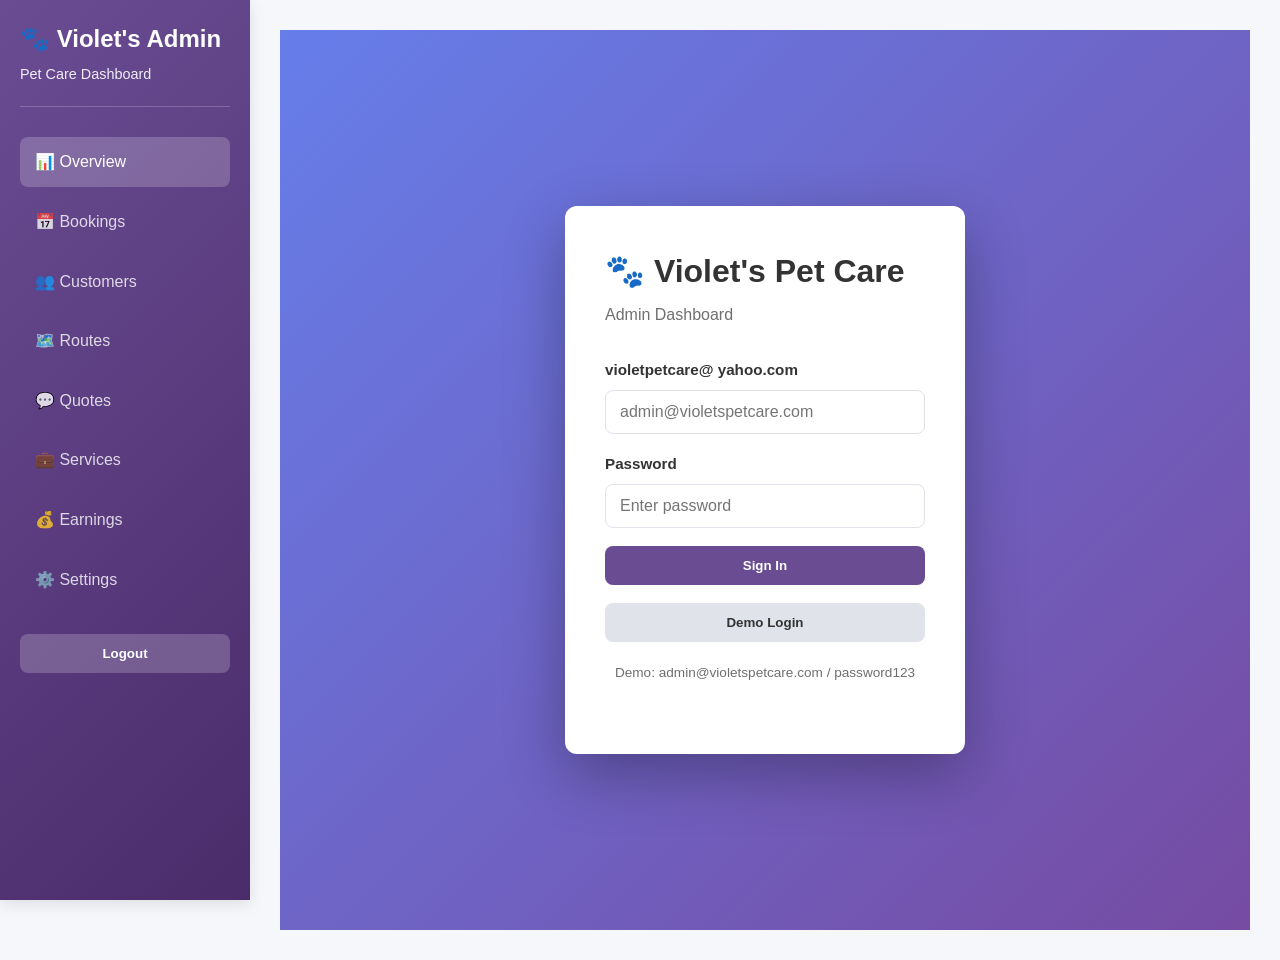
==== commit 3c8a2e14: "Update email label in admin dashboard" ====
--- a/admin.html
+++ b/admin.html
@@ -40,7 +40,7 @@
 
           <form id="loginForm">
             <div class="form-group">
-              <label for="email">Email</label>
+              <label for="email">violetpetcare@ yahoo.com </label>
               <input type="email" id="email" placeholder="admin@violetspetcare.com" required />
             </div>
 
--- a/admin-styles.css
+++ b/admin-styles.css
@@ -533,3 +533,44 @@
     transition-duration: .01ms !important;
   }
 }
+
+/* iPhone dashboard: compact top bar with tap-to-open navigation */
+.mobile-admin-bar { display: none; }
+@media (max-width: 900px) {
+  html, body { width:100%; max-width:100%; overflow-x:hidden; }
+  .admin-wrapper { display:block !important; width:100%; min-width:0; }
+  .admin-sidebar { position:relative !important; inset:auto !important; z-index:1000; width:100% !important; height:auto !important; max-height:none !important; overflow:visible !important; padding:10px 12px !important; margin:0; display:block !important; }
+  .mobile-admin-bar { display:flex; align-items:center; justify-content:space-between; gap:12px; min-height:46px; }
+  .mobile-brand { color:#fff; font-weight:750; font-size:1rem; line-height:1.2; text-decoration:none; }
+  .admin-menu-toggle { display:inline-flex; align-items:center; justify-content:center; gap:7px; min-height:42px; padding:9px 13px; flex-shrink:0; border:1px solid rgba(255,255,255,.65); border-radius:9px; background:rgba(255,255,255,.16); color:#fff; font:inherit; font-weight:700; cursor:pointer; }
+  .sidebar-header { display:none; }
+  .sidebar-nav { display:none !important; grid-template-columns:repeat(2,minmax(0,1fr)); gap:7px; margin:12px 0 0 !important; }
+  .admin-sidebar.menu-open .sidebar-nav { display:grid !important; }
+  .sidebar-nav .nav-link { min-width:0; overflow-wrap:anywhere; padding:11px 9px; font-size:.9rem; }
+  .btn-logout { display:none; margin-top:8px; min-height:42px; }
+  .admin-sidebar.menu-open .btn-logout { display:block; }
+  .admin-main { display:block; grid-column:auto !important; width:100% !important; min-width:0 !important; max-width:100%; padding:18px 12px 30px !important; margin:0 !important; overflow:hidden !important; }
+  #loginSection { min-height:calc(100dvh - 68px); padding:20px 0; }
+  .login-box { width:100%; max-width:440px; padding:28px 20px; }
+  .dashboard-content, .page, .panel, .page-header, .bookings-list, .booking-card { min-width:0; max-width:100%; }
+  .page-header { margin-bottom:18px; }
+  .page-header h1 { font-size:clamp(1.5rem,7vw,2rem); overflow-wrap:anywhere; }
+  .page-header p { overflow-wrap:anywhere; }
+  .stats-grid, .route-stats-grid { grid-template-columns:repeat(2,minmax(0,1fr)) !important; gap:10px; }
+  .stat-card { min-width:0; padding:14px 12px; overflow-wrap:anywhere; }
+  .stat-card h3 { font-size:.88rem; line-height:1.4; overflow-wrap:anywhere; }
+  .stat-value { font-size:clamp(1.4rem,6vw,2rem); overflow-wrap:anywhere; }
+  .panel { padding:15px 12px; overflow:hidden; }
+  .bookings-list, .routes-grid, .services-grid { grid-template-columns:minmax(0,1fr) !important; }
+  .booking-card, .route-card, .service-card { width:100%; min-width:0; overflow-wrap:anywhere; padding:15px; }
+  .data-table { display:block; width:100%; max-width:100%; overflow-x:auto; -webkit-overflow-scrolling:touch; }
+  .route-toolbar, .route-form-grid { grid-template-columns:minmax(0,1fr) !important; }
+  .route-actions-admin { display:grid !important; grid-template-columns:minmax(0,1fr) !important; }
+  .route-actions-admin .btn, #routeAddStop, .login-box .btn { width:100%; min-height:44px; }
+  input, select, textarea, button { max-width:100%; }
+}
+@media (max-width:380px) {
+  .mobile-brand { font-size:.9rem; }
+  .admin-main { padding-inline:9px !important; }
+  .stats-grid, .route-stats-grid { grid-template-columns:minmax(0,1fr) !important; }
+}
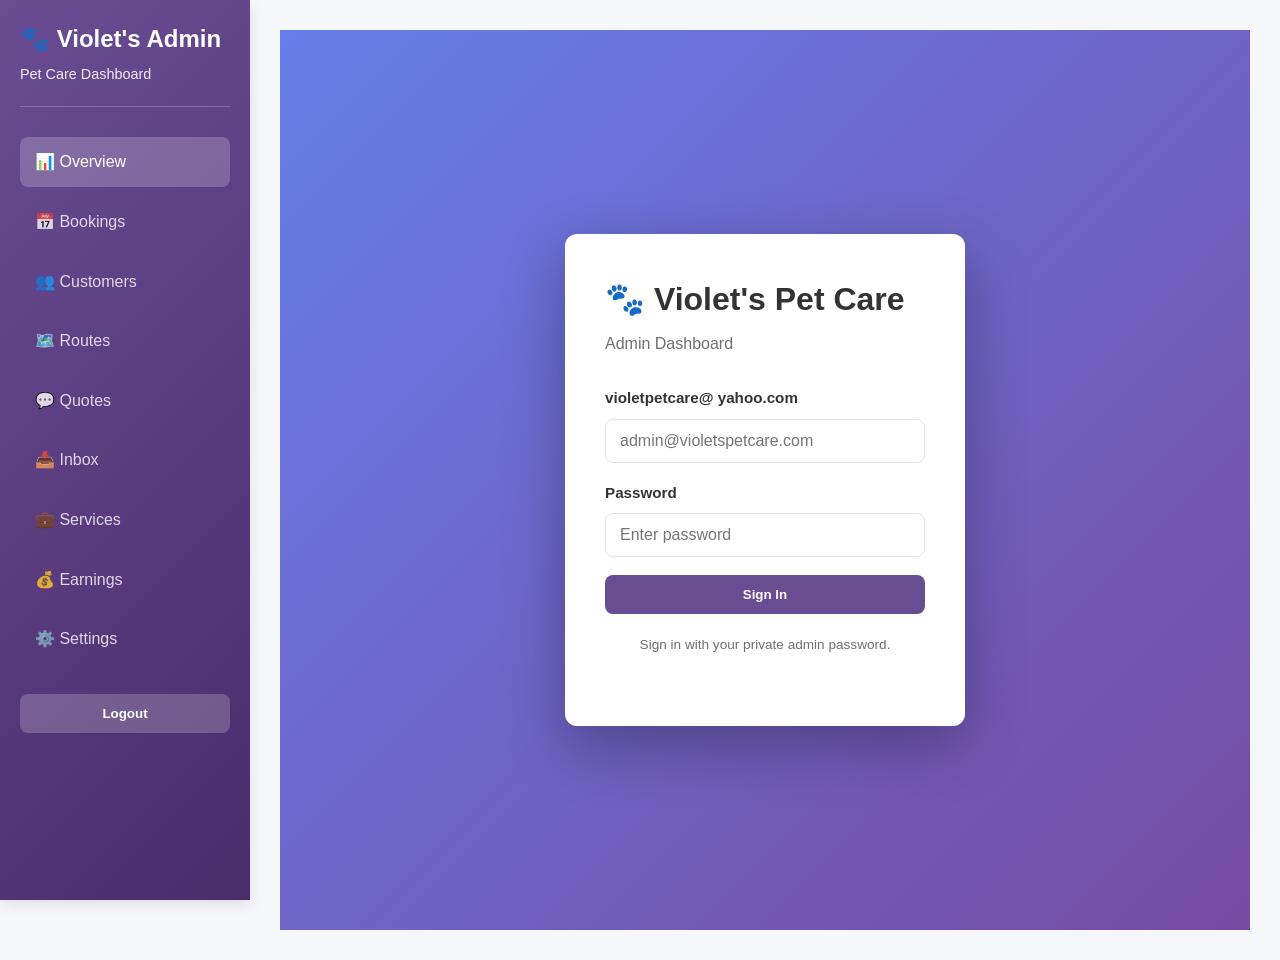
==== commit 4bd60825: "Add private email inbox to admin dashboard" ====
--- a/admin.html
+++ b/admin.html
@@ -22,6 +22,7 @@
         <a href="#" class="nav-link" data-page="customers">👥 Customers</a>
         <a href="#" class="nav-link" data-page="routes">🗺️ Routes</a>
         <a href="#" class="nav-link" data-page="quotes">💬 Quotes</a>
+        <a href="#" class="nav-link" data-page="inbox">📥 Inbox <span id="inboxUnreadCount"></span></a>
         <a href="#" class="nav-link" data-page="services">💼 Services</a>
         <a href="#" class="nav-link" data-page="earnings">💰 Earnings</a>
         <a href="#" class="nav-link" data-page="settings">⚙️ Settings</a>
@@ -50,10 +51,9 @@
             </div>
 
             <button type="submit" class="btn btn-primary">Sign In</button>
-            <button type="button" id="demoLoginBtn" class="btn btn-secondary">Demo Login</button>
           </form>
 
-          <p class="demo-hint">Demo: admin@violetspetcare.com / password123</p>
+          <p class="demo-hint">Sign in with your private admin password.</p>
         </div>
       </div>
 
@@ -213,6 +213,12 @@
               <p class="stat-value" id="netProfit">$0.00</p>
             </div>
           </div>
+        </section>
+
+        <!-- Private email inbox -->
+        <section id="page-inbox" class="page">
+          <div class="page-header"><h1>📥 Email Inbox</h1><p>Messages received through your Resend receiving address.</p></div>
+          <div class="panel"><div style="display:flex;gap:12px;align-items:center;flex-wrap:wrap"><button class="btn btn-primary" id="refreshInboxBtn" type="button">Refresh Inbox</button><span id="inboxStatus" role="status">Sign in to load messages.</span></div><div id="inboxList" class="bookings-list" style="margin-top:16px"></div></div>
         </section>
 
         <!-- Settings Page -->
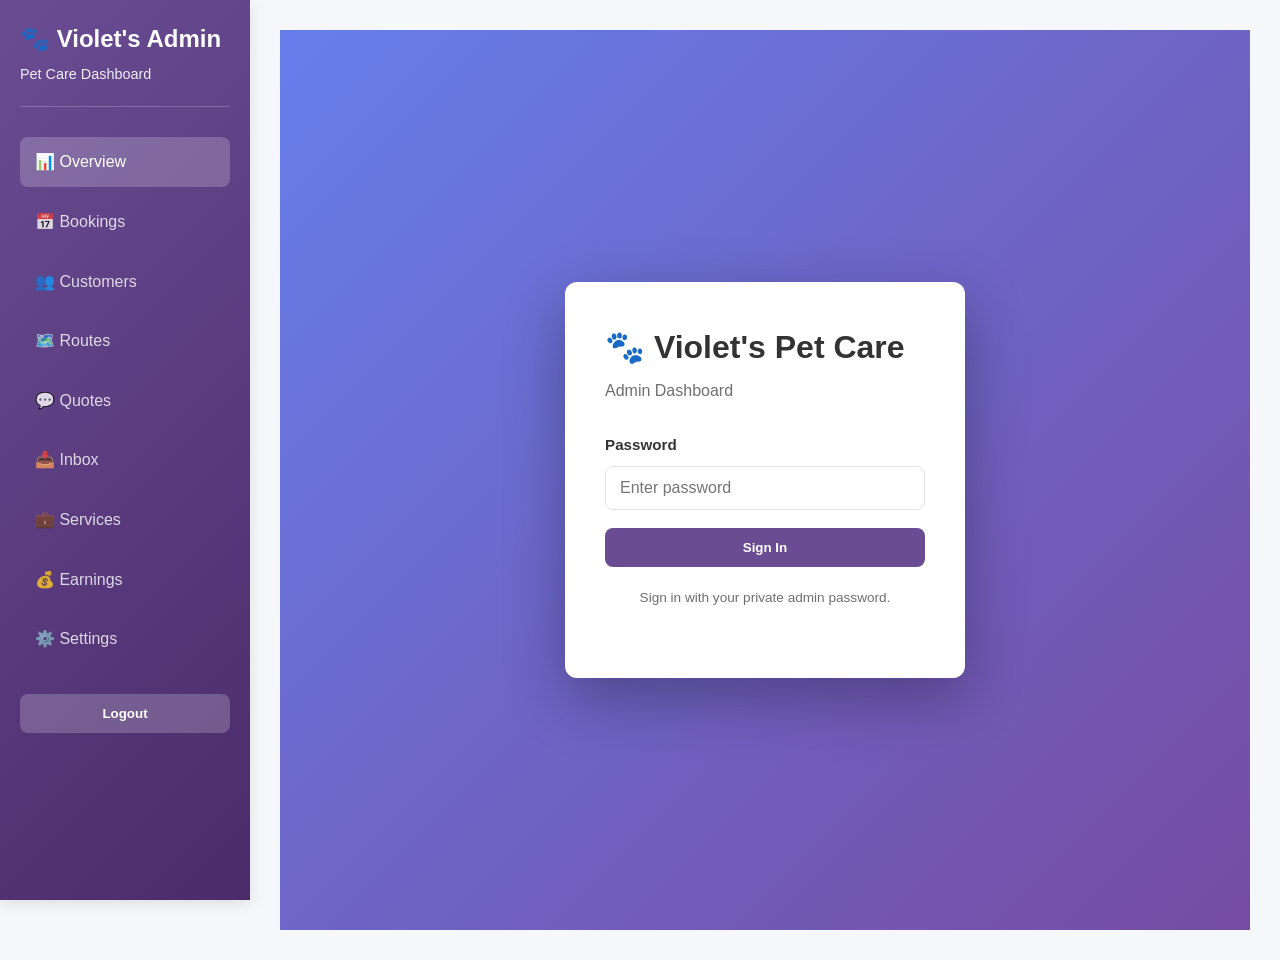
==== commit e8ebce01: "Simplify private admin login to password only" ====
--- a/admin.html
+++ b/admin.html
@@ -40,11 +40,6 @@
           <p>Admin Dashboard</p>
 
           <form id="loginForm">
-            <div class="form-group">
-              <label for="email">violetpetcare@ yahoo.com </label>
-              <input type="email" id="email" placeholder="admin@violetspetcare.com" required />
-            </div>
-
             <div class="form-group">
               <label for="password">Password</label>
               <input type="password" id="password" placeholder="Enter password" required />
